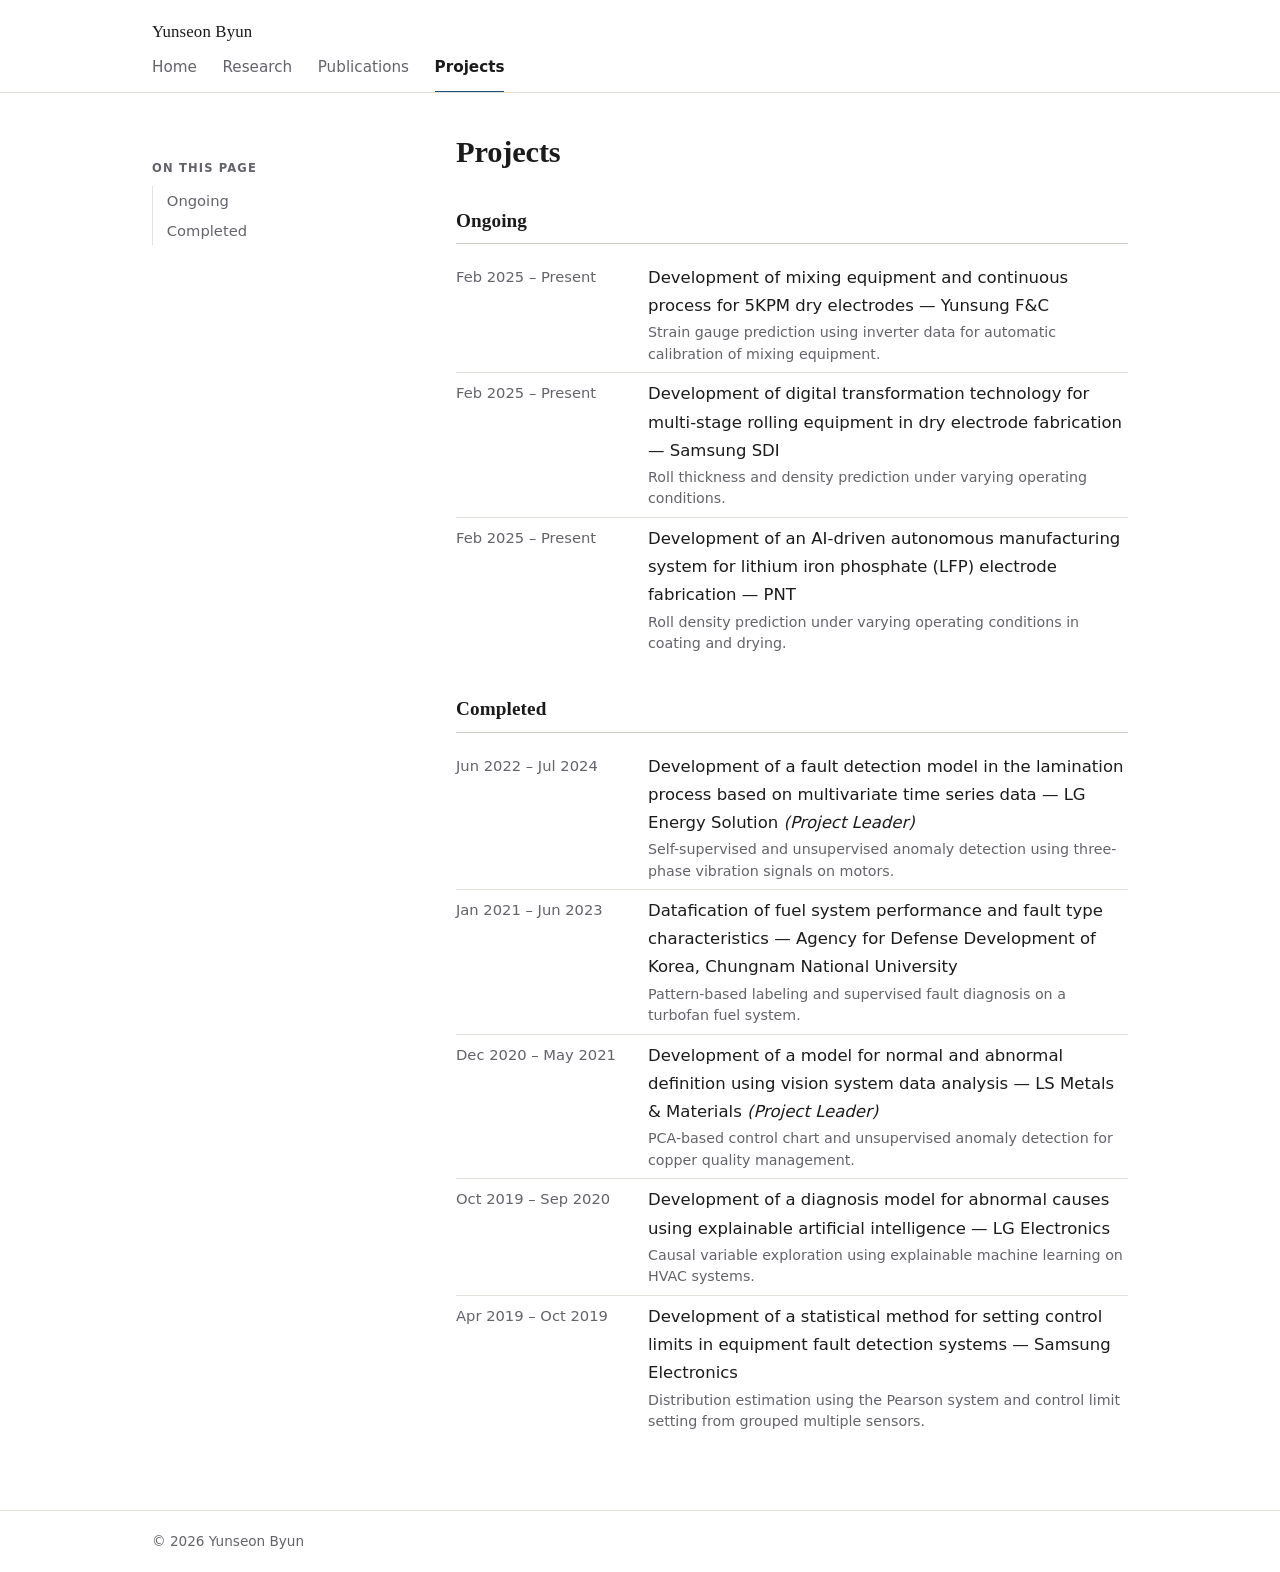
==== projects.html @ fd8765a6 "Projects 탭 분리, 미출판 원고 2건 추가 - projects.html 신설, 탭 4개로 확장   Research 탭 안에 있던 Selected projects 를 별도 페" ====
<!DOCTYPE html>
<html lang="en">
<head>
<meta charset="utf-8">
<meta name="viewport" content="width=device-width, initial-scale=1">
<title>Projects — Yunseon Byun</title>
<meta name="description" content="Research and industry projects of Yunseon Byun in smart manufacturing and industrial AI.">
<meta property="og:type" content="article">
<meta property="og:title" content="Projects — Yunseon Byun">
<meta property="og:description" content="Research and industry projects of Yunseon Byun in smart manufacturing and industrial AI.">
<meta property="og:url" content="https://ysb00.github.io/MyCVhomepage/projects.html">
<meta property="og:locale" content="en_US">
<link rel="stylesheet" href="assets/css/style.css">
</head>
<body>

<div id="site-header"></div>
<noscript>
  <nav class="noscript-nav">
    <a href="index.html">Home</a> ·
    <a href="research.html">Research</a> ·
    <a href="publications.html">Publications</a> ·
    <a href="projects.html">Projects</a>
  </nav>
</noscript>

<div class="layout">

  <!-- 좌측 열 — 이 페이지의 h2 제목으로 만든 목차. layout.js 가 채운다. -->
  <aside class="side">
    <div id="page-toc"></div>
  </aside>

  <main>

    <h1>Projects</h1>

    <!-- 과제 목록은 본문에 직접 쓴다 (검색 노출 확보, SPEC 4항).
         항목이 늘어나면 아래 li 를 복사한다.
         기간 / 과제명 — 발주처 / 담당 내용 순서다. -->

    <h2>Ongoing</h2>
    <ul class="bio-list">
      <li>
        <span class="bio-year">Feb 2025 – Present</span>
        <span>Development of mixing equipment and continuous process for 5KPM dry electrodes — Yunsung F&amp;C
          <span class="bio-note">Strain gauge prediction using inverter data for automatic calibration of mixing equipment.</span>
        </span>
      </li>
      <li>
        <span class="bio-year">Feb 2025 – Present</span>
        <span>Development of digital transformation technology for multi-stage rolling equipment in dry electrode fabrication — Samsung SDI
          <span class="bio-note">Roll thickness and density prediction under varying operating conditions.</span>
        </span>
      </li>
      <li>
        <span class="bio-year">Feb 2025 – Present</span>
        <span>Development of an AI-driven autonomous manufacturing system for lithium iron phosphate (LFP) electrode fabrication — PNT
          <span class="bio-note">Roll density prediction under varying operating conditions in coating and drying.</span>
        </span>
      </li>
    </ul>

    <h2>Completed</h2>
    <ul class="bio-list">
      <li>
        <span class="bio-year">Jun 2022 – Jul 2024</span>
        <span>Development of a fault detection model in the lamination process based on multivariate time series data — LG Energy Solution <em>(Project Leader)</em>
          <span class="bio-note">Self-supervised and unsupervised anomaly detection using three-phase vibration signals on motors.</span>
        </span>
      </li>
      <li>
        <span class="bio-year">Jan 2021 – Jun 2023</span>
        <span>Datafication of fuel system performance and fault type characteristics — Agency for Defense Development of Korea, Chungnam National University
          <span class="bio-note">Pattern-based labeling and supervised fault diagnosis on a turbofan fuel system.</span>
        </span>
      </li>
      <li>
        <span class="bio-year">Dec 2020 – May 2021</span>
        <span>Development of a model for normal and abnormal definition using vision system data analysis — LS Metals &amp; Materials <em>(Project Leader)</em>
          <span class="bio-note">PCA-based control chart and unsupervised anomaly detection for copper quality management.</span>
        </span>
      </li>
      <li>
        <span class="bio-year">Oct 2019 – Sep 2020</span>
        <span>Development of a diagnosis model for abnormal causes using explainable artificial intelligence — LG Electronics
          <span class="bio-note">Causal variable exploration using explainable machine learning on HVAC systems.</span>
        </span>
      </li>
      <li>
        <span class="bio-year">Apr 2019 – Oct 2019</span>
        <span>Development of a statistical method for setting control limits in equipment fault detection systems — Samsung Electronics
          <span class="bio-note">Distribution estimation using the Pearson system and control limit setting from grouped multiple sensors.</span>
        </span>
      </li>
    </ul>

  </main>

</div>

<div id="site-footer"></div>
<script src="assets/js/layout.js"></script>
</body>
</html>
---- assets/css/style.css ----
/* 개인 연구 홈페이지 스타일
   - 외부 폰트/CDN 을 쓰지 않는다 (SPEC 1항). 시스템 내장 서체만 사용한다.
   - 색은 CSS 변수로 두고, 다크모드는 prefers-color-scheme 으로 변수만 교체한다.
     (JS 토글 버튼은 두지 않는다. 상태 저장이 필요해져 구조가 복잡해진다)
   - 레이아웃: 좌측 고정 열(.side) + 우측 본문(main) 2단.
     좁은 화면에서는 1단으로 쌓인다. */

:root {
  --bg: #ffffff;
  --bg-soft: #f7f6f3;
  --text: #1b1b1c;
  --text-muted: #63636a;
  --border: #e2e1dc;
  --border-strong: #cfcdc5;
  --accent: #1f4e79;
  --todo-bg: #fdf6e3;
  --todo-border: #e0cfa0;
  --todo-text: #6b5518;
  --page-width: 64rem;
  --side-width: 16rem;
  --serif: Georgia, "Times New Roman", "Noto Serif KR", "Apple SD Gothic Neo", serif;
  --sans: system-ui, -apple-system, "Segoe UI", "Malgun Gothic", "Noto Sans KR", sans-serif;
}

@media (prefers-color-scheme: dark) {
  :root {
    --bg: #15171a;
    --bg-soft: #1d2024;
    --text: #e7e6e2;
    --text-muted: #9b9ba3;
    --border: #2d3137;
    --border-strong: #3d424a;
    --accent: #8ab4dd;
    --todo-bg: #292416;
    --todo-border: #4c421e;
    --todo-text: #d5c489;
  }
}

* { box-sizing: border-box; }

html { -webkit-text-size-adjust: 100%; }

body {
  margin: 0;
  background: var(--bg);
  color: var(--text);
  font-family: var(--sans);
  font-size: 16.5px;
  line-height: 1.7;
  word-break: keep-all;      /* 한국어 줄바꿈이 단어 중간에서 끊기지 않도록 */
  overflow-wrap: break-word; /* 단, 긴 URL 은 넘치지 않게 강제 줄바꿈 */
}

a { color: var(--accent); }
a:hover { text-decoration: none; }

/* ---------- 헤더 / 탭 (layout.js 가 주입한다) ---------- */

.site-header {
  border-bottom: 1px solid var(--border);
  background: var(--bg);
}

.site-header-inner,
.site-tabs {
  max-width: var(--page-width);
  margin: 0 auto;
  padding-left: 1.5rem;
  padding-right: 1.5rem;
}

.site-header-inner {
  padding-top: 1.1rem;
  display: flex;
  flex-wrap: wrap;
  align-items: baseline;
  gap: 0.4rem 1rem;
}

.site-title {
  font-family: var(--serif);
  font-size: 1.05rem;
  letter-spacing: 0.01em;
  color: var(--text);
  text-decoration: none;
  margin-right: auto;
}

/* 탭 바 — 3개 탭이 HTML 3개와 1:1 대응한다 (SPEC 2항) */
.site-tabs {
  display: flex;
  gap: 1.6rem;
  overflow-x: auto;            /* 좁은 폰 화면에서 탭이 잘리지 않도록 */
  scrollbar-width: none;
}
.site-tabs::-webkit-scrollbar { display: none; }

.site-tabs a {
  display: block;
  padding: 0.55rem 0 0.65rem;
  font-size: 0.95rem;
  color: var(--text-muted);
  text-decoration: none;
  white-space: nowrap;
  border-bottom: 2px solid transparent;
  margin-bottom: -1px;         /* 헤더의 1px 경계선 위에 탭 밑줄을 겹친다 */
}
.site-tabs a:hover { color: var(--text); }

/* 현재 보고 있는 탭. layout.js 가 aria-current="page" 를 붙인다 */
.site-tabs a[aria-current="page"] {
  color: var(--text);
  font-weight: 600;
  border-bottom-color: var(--accent);
}

/* JS 가 꺼져 있을 때만 보이는 대체 내비게이션 */
.noscript-nav {
  max-width: var(--page-width);
  margin: 0 auto;
  padding: 0.8rem 1.5rem;
  border-bottom: 1px solid var(--border);
  font-size: 0.9rem;
}

/* ---------- 2단 레이아웃 ---------- */

.layout {
  max-width: var(--page-width);
  margin: 0 auto;
  padding: 2.5rem 1.5rem 4rem;
  display: grid;
  grid-template-columns: var(--side-width) 1fr;
  gap: 3rem;
  align-items: start;
}

/* 좌측 열. 스크롤해도 따라오도록 고정한다 */
.side {
  position: sticky;
  top: 1.5rem;
  font-size: 0.92rem;
}

main { min-width: 0; }   /* 그리드 안에서 긴 문자열이 열을 밀어내지 않도록 */

/* ---------- 제목 ---------- */

h1 {
  font-family: var(--serif);
  font-size: 1.9rem;
  line-height: 1.3;
  letter-spacing: -0.005em;
  margin: 0 0 1.2rem;
}

h2 {
  font-family: var(--serif);
  font-size: 1.2rem;
  font-weight: 700;
  letter-spacing: 0.005em;
  margin: 2rem 0 0.8rem;
  padding-bottom: 0.35rem;
  border-bottom: 1px solid var(--border-strong);
}

main > h2:first-child { margin-top: 0; }

h3 {
  font-size: 0.82rem;
  text-transform: uppercase;
  letter-spacing: 0.08em;
  margin: 1.5rem 0 0.5rem;
  color: var(--text-muted);
  font-weight: 700;
}

p { margin: 0.7rem 0; }

/* 본문의 일반 불릿 목록 (연구 분야 페이지의 주제 항목 등) */
main ul { margin: 0.6rem 0; padding-left: 1.15rem; }
main ul li { padding: 0.12rem 0; }

/* ---------- 좌측 프로필 카드 (홈) ---------- */

.profile-photo {
  display: block;
  width: 100%;
  aspect-ratio: 1 / 1;
  border-radius: 5px;
  object-fit: cover;
  background: var(--bg-soft);
  margin-bottom: 1rem;
}

/* 사진 원고가 오기 전까지 자리만 잡아두는 상자 */
.photo-placeholder {
  display: flex;
  align-items: center;
  justify-content: center;
  text-align: center;
  font-size: 0.8rem;
  line-height: 1.5;
  color: var(--text-muted);
  border: 1px dashed var(--border-strong);
}

.side h1 {
  font-size: 1.55rem;
  margin: 0 0 0.15rem;
}

.name-en {
  display: block;
  font-family: var(--sans);
  font-size: 0.9rem;
  font-weight: 400;
  color: var(--text-muted);
  letter-spacing: 0;
  margin-top: 0.2rem;
}

.affiliation { margin: 0.5rem 0 0; line-height: 1.55; }

.tagline {
  margin: 0.6rem 0 0;
  padding-top: 0.6rem;
  border-top: 1px solid var(--border);
  color: var(--text-muted);
  line-height: 1.55;
}

/* 좌측 열 안의 작은 구획 제목 */
.side-heading {
  font-size: 0.72rem;
  text-transform: uppercase;
  letter-spacing: 0.1em;
  font-weight: 700;
  color: var(--text-muted);
  margin: 1.6rem 0 0.5rem;
}

.link-list {
  list-style: none;
  margin: 0;
  padding: 0;
}

.link-list li {
  padding: 0.18rem 0;
  line-height: 1.5;
}

/* CV 내려받기 — 좌측 열에서 유일하게 버튼처럼 보이는 요소 */
.cv-link {
  display: inline-block;
  margin-top: 0.3rem;
  padding: 0.4rem 0.8rem;
  border: 1px solid var(--border-strong);
  border-radius: 4px;
  font-size: 0.88rem;
  text-decoration: none;
}
.cv-link:hover { border-color: var(--accent); }

/* ---------- 약력 목록 ---------- */

.bio-list {
  list-style: none;
  margin: 0.4rem 0;
  padding: 0;
}

.bio-list li {
  padding: 0.45rem 0;
  border-bottom: 1px solid var(--border);
  display: grid;
  grid-template-columns: 11rem 1fr;   /* "Mar 2019 – Feb 2025" 가 한 줄에 들어가는 폭 */
  gap: 0 1rem;
}
.bio-list li:last-child { border-bottom: none; }

.bio-year {
  color: var(--text-muted);
  font-variant-numeric: tabular-nums;
  font-size: 0.92rem;
  white-space: nowrap;   /* 기간이 두 줄로 쪼개지지 않도록 */
}

/* 항목에 딸린 보조 설명 (강의 과목, 과제 내용 등) */
.bio-note {
  display: block;
  margin-top: 0.15rem;
  font-size: 0.89rem;
  color: var(--text-muted);
  line-height: 1.5;
}

/* ---------- 원고 대기 표시 ----------
   원고가 없는 자리를 더미 텍스트로 채우지 않는다 (CLAUDE.md).
   대신 눈에 띄게 표시해 빠뜨리지 않도록 한다. */

.todo {
  display: block;
  background: var(--todo-bg);
  border-left: 3px solid var(--todo-border);
  color: var(--todo-text);
  padding: 0.4rem 0.7rem;
  border-radius: 0 3px 3px 0;
  font-size: 0.88rem;
  line-height: 1.55;
}
li.todo { margin: 0.3rem 0; }
.bio-list li.todo { display: block; }

/* ---------- 연구 실적 ---------- */

/* 좌측 열의 섹션 이동 링크 (SPEC 4.2 앵커) */
.anchor-nav {
  display: flex;
  flex-direction: column;
  gap: 0.1rem;
  border-left: 1px solid var(--border);
}

.anchor-nav a {
  padding: 0.22rem 0 0.22rem 0.8rem;
  margin-left: -1px;
  border-left: 2px solid transparent;
  color: var(--text-muted);
  text-decoration: none;
  line-height: 1.45;
}
.anchor-nav a:hover {
  color: var(--text);
  border-left-color: var(--border-strong);
}

.pub-section { scroll-margin-top: 1rem; }

/* 한 연도 묶음: 왼쪽 거터에 연도, 오른쪽에 그 해의 항목들 */
.pub-group {
  display: grid;
  grid-template-columns: 3.2rem 1fr;
  gap: 0 1.1rem;
  margin-top: 1rem;
}

/* h3 의 기본 여백과 자간을 물려받으면 연도가 항목 첫 줄보다 아래로 밀린다.
   거터의 연도는 항목 첫 줄과 눈높이가 맞아야 하므로 여기서 초기화한다. */
.pub-year {
  font-family: var(--serif);
  font-size: 0.95rem;
  font-weight: 700;
  color: var(--text-muted);
  font-variant-numeric: tabular-nums;
  text-transform: none;
  letter-spacing: 0;
  margin: 0;
  padding-top: 0.55rem;
}

.pub-item {
  padding: 0.5rem 0;
  border-bottom: 1px solid var(--border);
}
.pub-items > .pub-item:last-child { border-bottom: none; }

/* highlight: true 인 항목 (교신저자 논문, 대표 성과 등) */
.pub-item.is-highlight {
  border-left: 2px solid var(--accent);
  padding-left: 0.7rem;
  margin-left: -0.9rem;
}

.pub-title {
  display: block;
  font-weight: 600;
  line-height: 1.45;
}
.pub-authors, .pub-venue {
  display: block;
  font-size: 0.9rem;
  color: var(--text-muted);
  line-height: 1.5;
}
.pub-venue { font-style: italic; }

.pub-note { font-size: 0.86rem; color: var(--text-muted); }

/* JSON 로드 실패 시 원인을 화면에 띄운다 (SPEC 5항).
   폰에서 JSON 문법을 틀렸을 때 여기서 알아챌 수 있어야 한다. */
.data-error {
  background: var(--todo-bg);
  border-left: 3px solid var(--todo-border);
  color: var(--todo-text);
  padding: 0.6rem 0.8rem;
  border-radius: 0 3px 3px 0;
  font-size: 0.9rem;
}

/* ---------- 푸터 ---------- */

.site-footer {
  border-top: 1px solid var(--border);
}

.site-footer-inner {
  max-width: var(--page-width);
  margin: 0 auto;
  padding: 1.2rem 1.5rem;
  font-size: 0.85rem;
  color: var(--text-muted);
}

/* ---------- 좁은 화면: 1단으로 쌓는다 ---------- */

@media (max-width: 54rem) {
  .layout {
    grid-template-columns: 1fr;
    gap: 2rem;
    padding: 2rem 1.2rem 3rem;
  }
  .side {
    position: static;
    padding-bottom: 1.5rem;
    border-bottom: 1px solid var(--border);
  }
  /* 폰에서는 사진이 화면을 다 먹지 않도록 줄이고 이름 옆에 붙인다 */
  .profile-photo { width: 108px; height: 108px; aspect-ratio: auto; float: left; margin-right: 1.1rem; }
  .side::after { content: ""; display: block; clear: both; }
  .site-header-inner, .site-tabs, .noscript-nav, .site-footer-inner {
    padding-left: 1.2rem;
    padding-right: 1.2rem;
  }
  .anchor-nav { flex-direction: row; flex-wrap: wrap; border-left: none; gap: 0.3rem 1rem; }
  .anchor-nav a { padding: 0; border-left: none; margin-left: 0; }
  .bio-list li { grid-template-columns: 1fr; }
}

@media (max-width: 32rem) {
  body { font-size: 16px; }
  .pub-group { grid-template-columns: 1fr; gap: 0; }
  .pub-year { padding-top: 0; margin-top: 0.8rem; }
}
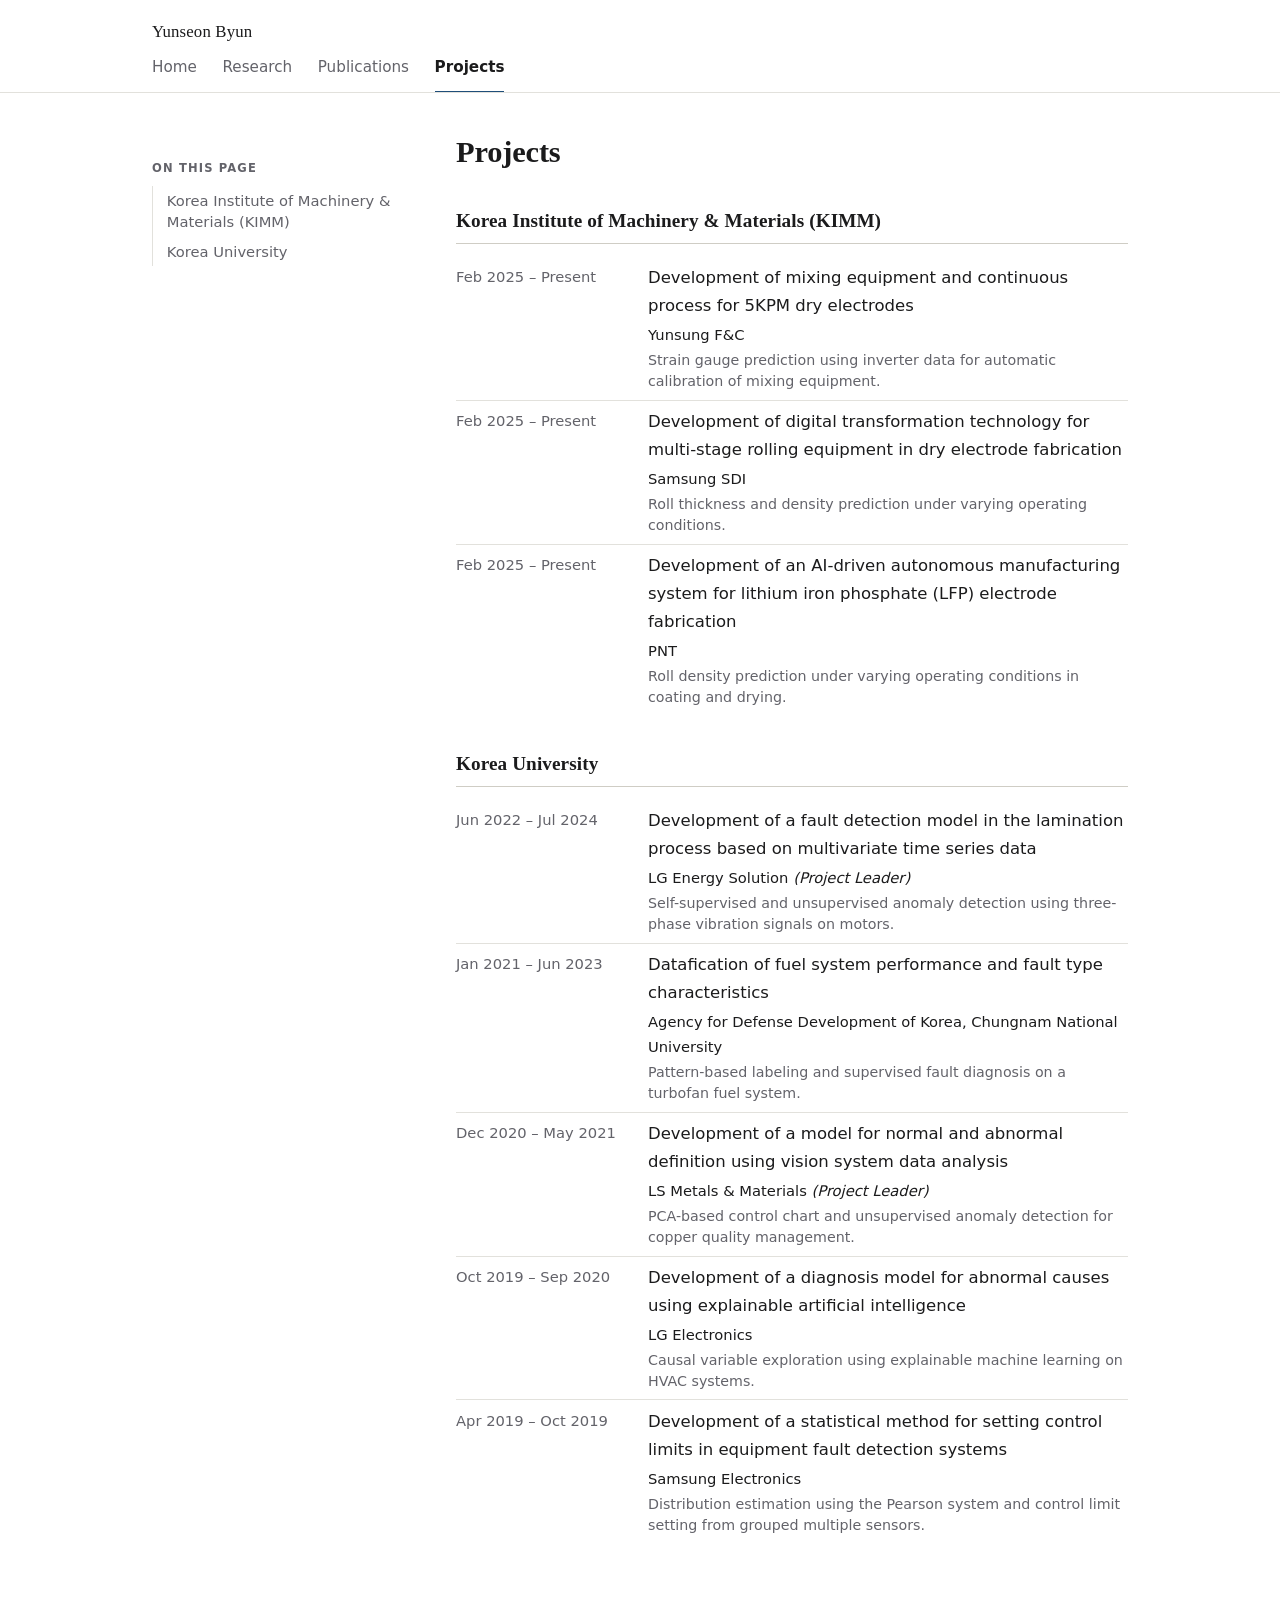
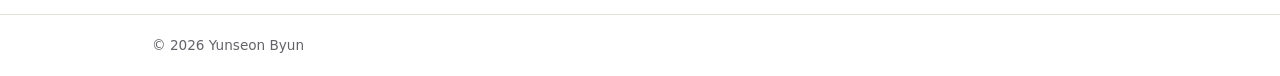
==== commit fbd54566: "Projects 를 소속 기준으로 묶고 발주처를 별도 줄로 - 묶음 기준을 Ongoing/Completed 에서 소속 기관으로 바꿨다.   진행 여부는 기간(– Present)에 " ====
--- a/projects.html
+++ b/projects.html
@@ -37,59 +37,69 @@
 
     <!-- 과제 목록은 본문에 직접 쓴다 (검색 노출 확보, SPEC 4항).
          항목이 늘어나면 아래 li 를 복사한다.
-         기간 / 과제명 — 발주처 / 담당 내용 순서다. -->
+         한 항목은 기간 / 과제명 / 발주처 / 담당 내용 네 줄이다.
+         묶음은 소속 기관 기준이다. 진행 여부는 기간에 이미 드러나므로
+         제목으로 다시 말하지 않는다. -->
 
-    <h2>Ongoing</h2>
+    <h2>Korea Institute of Machinery &amp; Materials (KIMM)</h2>
     <ul class="bio-list">
       <li>
         <span class="bio-year">Feb 2025 – Present</span>
-        <span>Development of mixing equipment and continuous process for 5KPM dry electrodes — Yunsung F&amp;C
+        <span>Development of mixing equipment and continuous process for 5KPM dry electrodes
+          <span class="bio-org">Yunsung F&amp;C</span>
           <span class="bio-note">Strain gauge prediction using inverter data for automatic calibration of mixing equipment.</span>
         </span>
       </li>
       <li>
         <span class="bio-year">Feb 2025 – Present</span>
-        <span>Development of digital transformation technology for multi-stage rolling equipment in dry electrode fabrication — Samsung SDI
+        <span>Development of digital transformation technology for multi-stage rolling equipment in dry electrode fabrication
+          <span class="bio-org">Samsung SDI</span>
           <span class="bio-note">Roll thickness and density prediction under varying operating conditions.</span>
         </span>
       </li>
       <li>
         <span class="bio-year">Feb 2025 – Present</span>
-        <span>Development of an AI-driven autonomous manufacturing system for lithium iron phosphate (LFP) electrode fabrication — PNT
+        <span>Development of an AI-driven autonomous manufacturing system for lithium iron phosphate (LFP) electrode fabrication
+          <span class="bio-org">PNT</span>
           <span class="bio-note">Roll density prediction under varying operating conditions in coating and drying.</span>
         </span>
       </li>
     </ul>
 
-    <h2>Completed</h2>
+    <h2>Korea University</h2>
     <ul class="bio-list">
       <li>
         <span class="bio-year">Jun 2022 – Jul 2024</span>
-        <span>Development of a fault detection model in the lamination process based on multivariate time series data — LG Energy Solution <em>(Project Leader)</em>
+        <span>Development of a fault detection model in the lamination process based on multivariate time series data
+          <span class="bio-org">LG Energy Solution <em>(Project Leader)</em></span>
           <span class="bio-note">Self-supervised and unsupervised anomaly detection using three-phase vibration signals on motors.</span>
         </span>
       </li>
       <li>
         <span class="bio-year">Jan 2021 – Jun 2023</span>
-        <span>Datafication of fuel system performance and fault type characteristics — Agency for Defense Development of Korea, Chungnam National University
+        <span>Datafication of fuel system performance and fault type characteristics
+          <span class="bio-org">Agency for Defense Development of Korea, Chungnam National University</span>
           <span class="bio-note">Pattern-based labeling and supervised fault diagnosis on a turbofan fuel system.</span>
         </span>
       </li>
       <li>
         <span class="bio-year">Dec 2020 – May 2021</span>
-        <span>Development of a model for normal and abnormal definition using vision system data analysis — LS Metals &amp; Materials <em>(Project Leader)</em>
+        <span>Development of a model for normal and abnormal definition using vision system data analysis
+          <span class="bio-org">LS Metals &amp; Materials <em>(Project Leader)</em></span>
           <span class="bio-note">PCA-based control chart and unsupervised anomaly detection for copper quality management.</span>
         </span>
       </li>
       <li>
         <span class="bio-year">Oct 2019 – Sep 2020</span>
-        <span>Development of a diagnosis model for abnormal causes using explainable artificial intelligence — LG Electronics
+        <span>Development of a diagnosis model for abnormal causes using explainable artificial intelligence
+          <span class="bio-org">LG Electronics</span>
           <span class="bio-note">Causal variable exploration using explainable machine learning on HVAC systems.</span>
         </span>
       </li>
       <li>
         <span class="bio-year">Apr 2019 – Oct 2019</span>
-        <span>Development of a statistical method for setting control limits in equipment fault detection systems — Samsung Electronics
+        <span>Development of a statistical method for setting control limits in equipment fault detection systems
+          <span class="bio-org">Samsung Electronics</span>
           <span class="bio-note">Distribution estimation using the Pearson system and control limit setting from grouped multiple sensors.</span>
         </span>
       </li>
--- a/assets/css/style.css
+++ b/assets/css/style.css
@@ -286,6 +286,15 @@
   font-variant-numeric: tabular-nums;
   font-size: 0.92rem;
   white-space: nowrap;   /* 기간이 두 줄로 쪼개지지 않도록 */
+}
+
+/* 과제의 발주처. 제목 다음 줄에 둔다.
+   제목 옆에 붙이면 제목이 길어질 때 어디까지가 과제명인지 읽기 어렵다. */
+.bio-org {
+  display: block;
+  margin-top: 0.15rem;
+  font-size: 0.92rem;
+  color: var(--text);
 }
 
 /* 항목에 딸린 보조 설명 (강의 과목, 과제 내용 등) */
